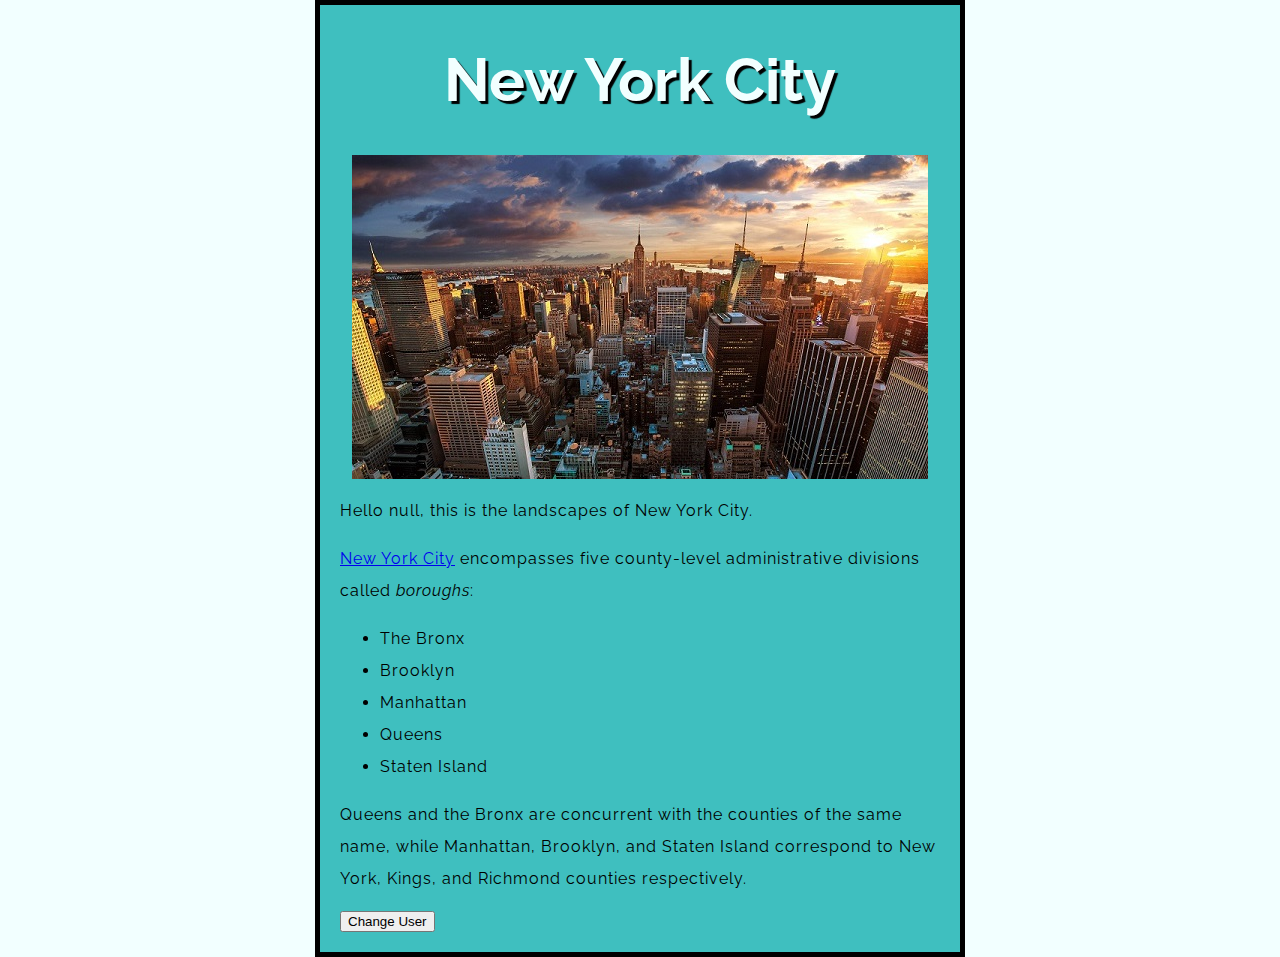
==== index.html @ c9063e4d "Add files via upload" ====
<!DOCTYPE html>
<html>
  <head>
    <meta charset="utf-8">
    <title>Test Page</title>
    <link rel="stylesheet" href="styles/style.css">
    <link href="https://fonts.googleapis.com/css?family=Raleway" rel="stylesheet">
  </head>
  <body>
    <h1>New York City</h1>
    <img src="images/new-york-city-landscapes.jpg" alt="New York City Landscapes">
    <p id="welcome-message">This is the landscapes of New York City</p>
    <p><a href="https://www.google.com/maps/place/New+York,+NY,+USA/">New York City</a> encompasses five county-level administrative divisions called <em>boroughs</em>:</p>
    <ul>
      <li>The Bronx</li>
      <li>Brooklyn</li>
      <li>Manhattan</li>
      <li>Queens</li>
      <li>Staten Island</li>
    </ul>
    <p>Queens and the Bronx are concurrent with the counties of the same name, while Manhattan, Brooklyn, and Staten Island correspond to New York, Kings, and Richmond counties respectively.</p>

    <button>Change User</button>

    <script src="scripts/main.js"></script>
  </body>
</html>
---- styles/style.css ----
html {
  font-size: 10px;
  font-family: 'Raleway', sans-serif;
  background-color: #F2FFFF;
}

body {
  width: 600px;
  margin: 0 auto;
  background-color: #3FBFBF;
  padding: 0 20px 20px 20px;
  border: 5px solid black;
}

h1 {
  color: #F2FFFF;
  font-size: 60px;
  text-align: center;
  text-shadow: 3px 3px 1px black;
}

p, li {
  font-size: 16px;
  line-height: 2;
  letter-spacing: 1px;
}

img {
  display: block;
  margin: 0 auto;
}
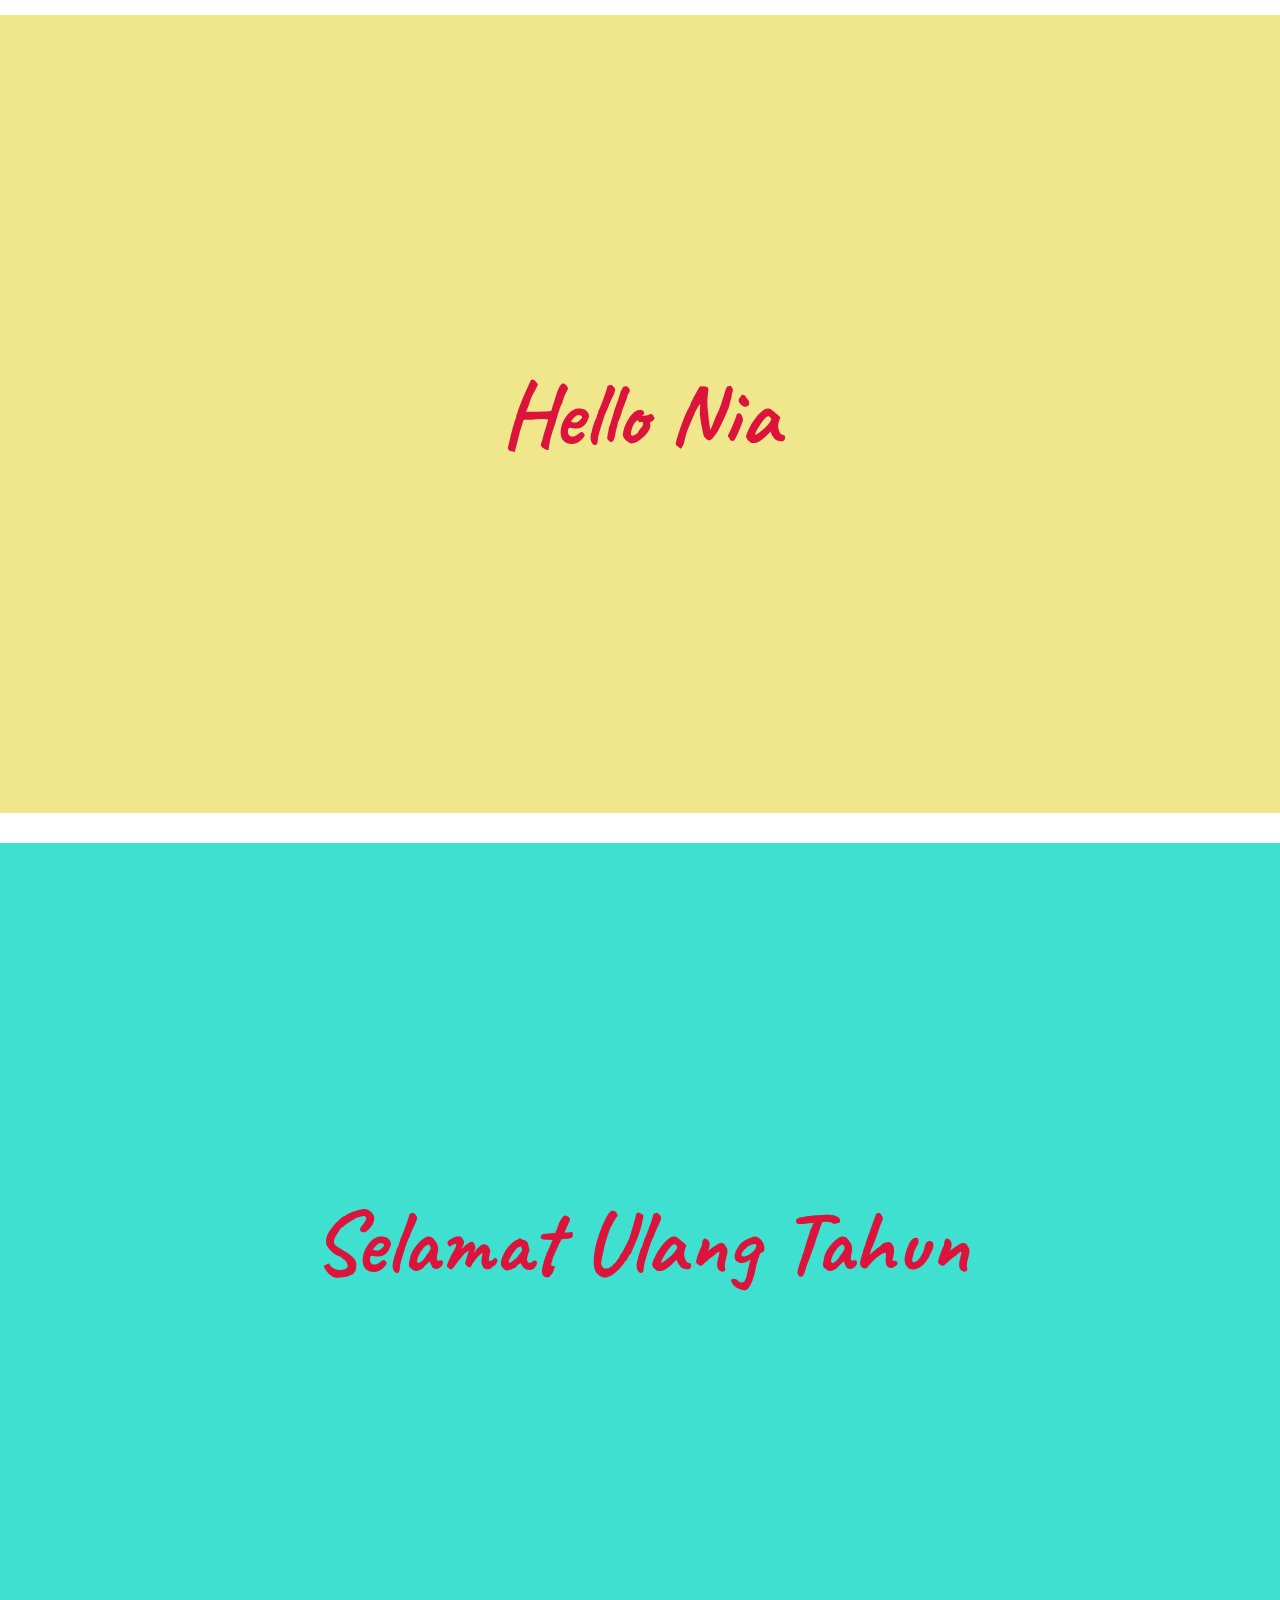
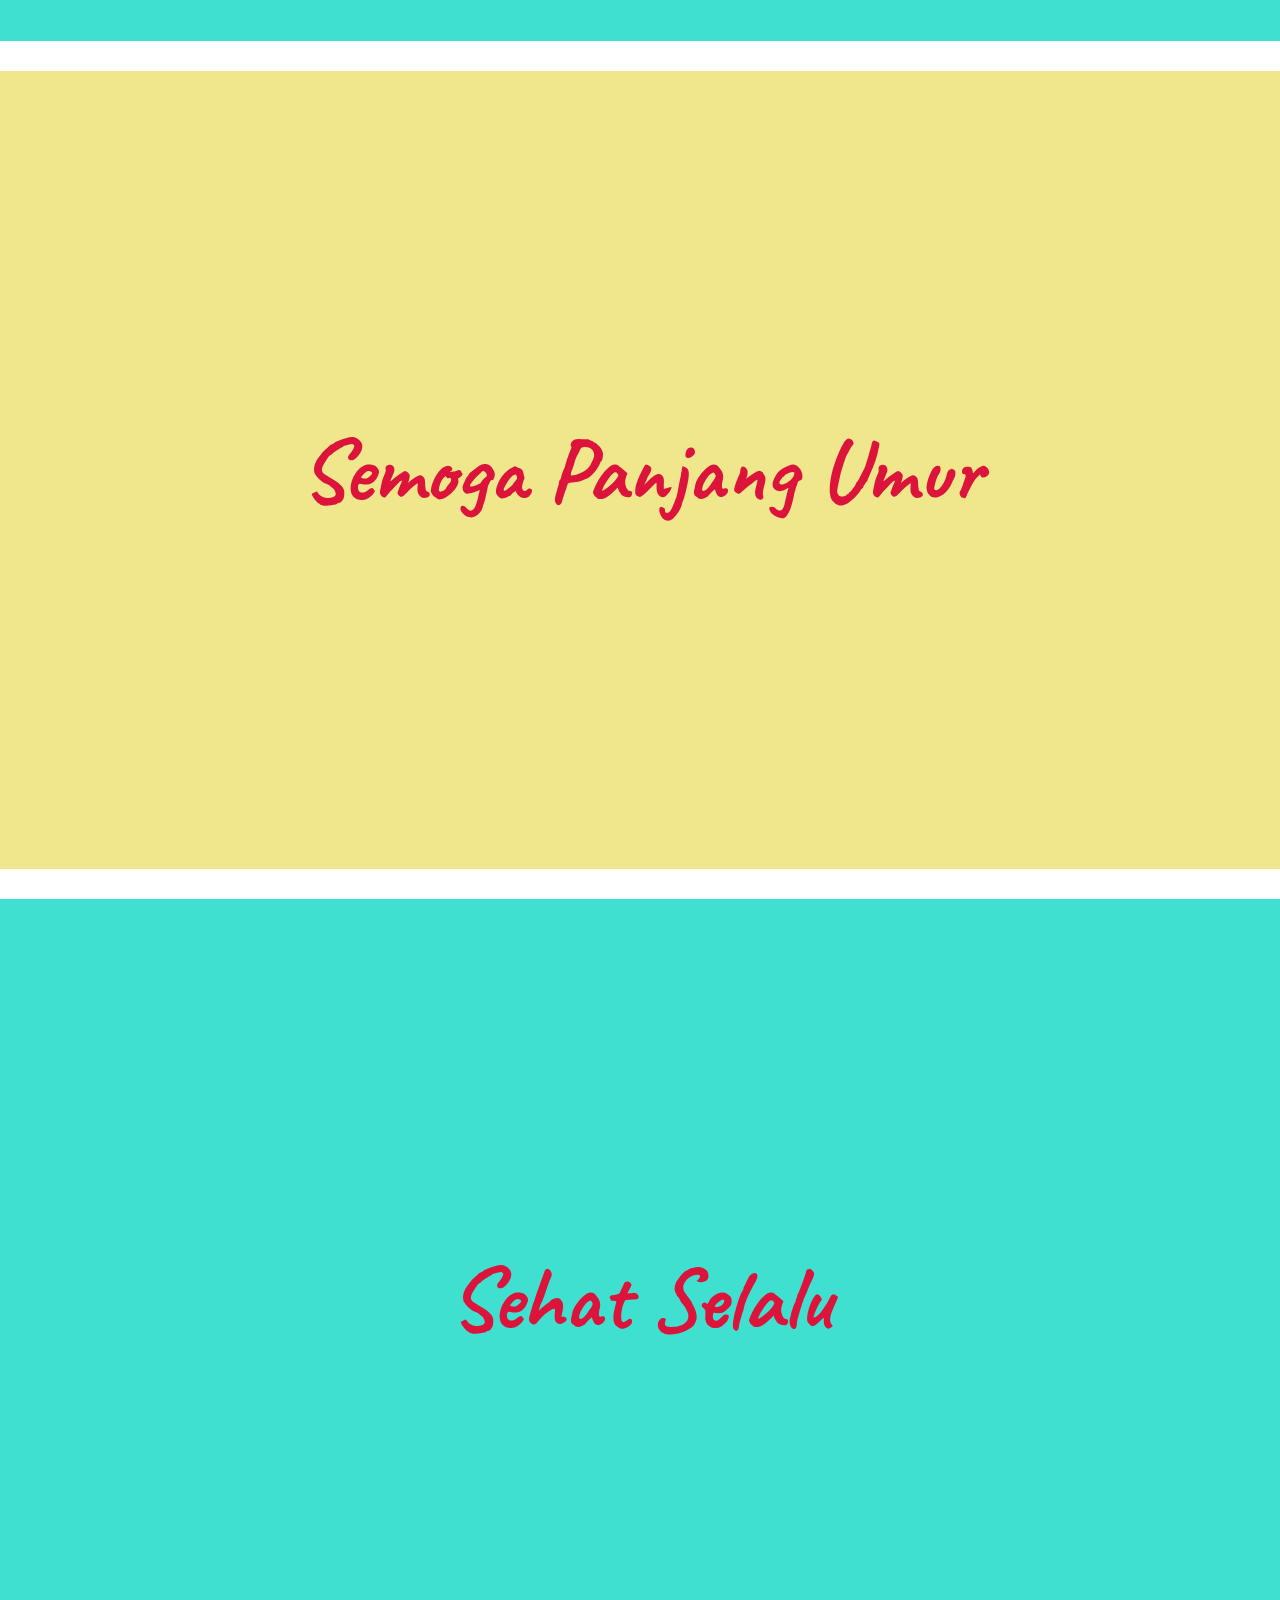
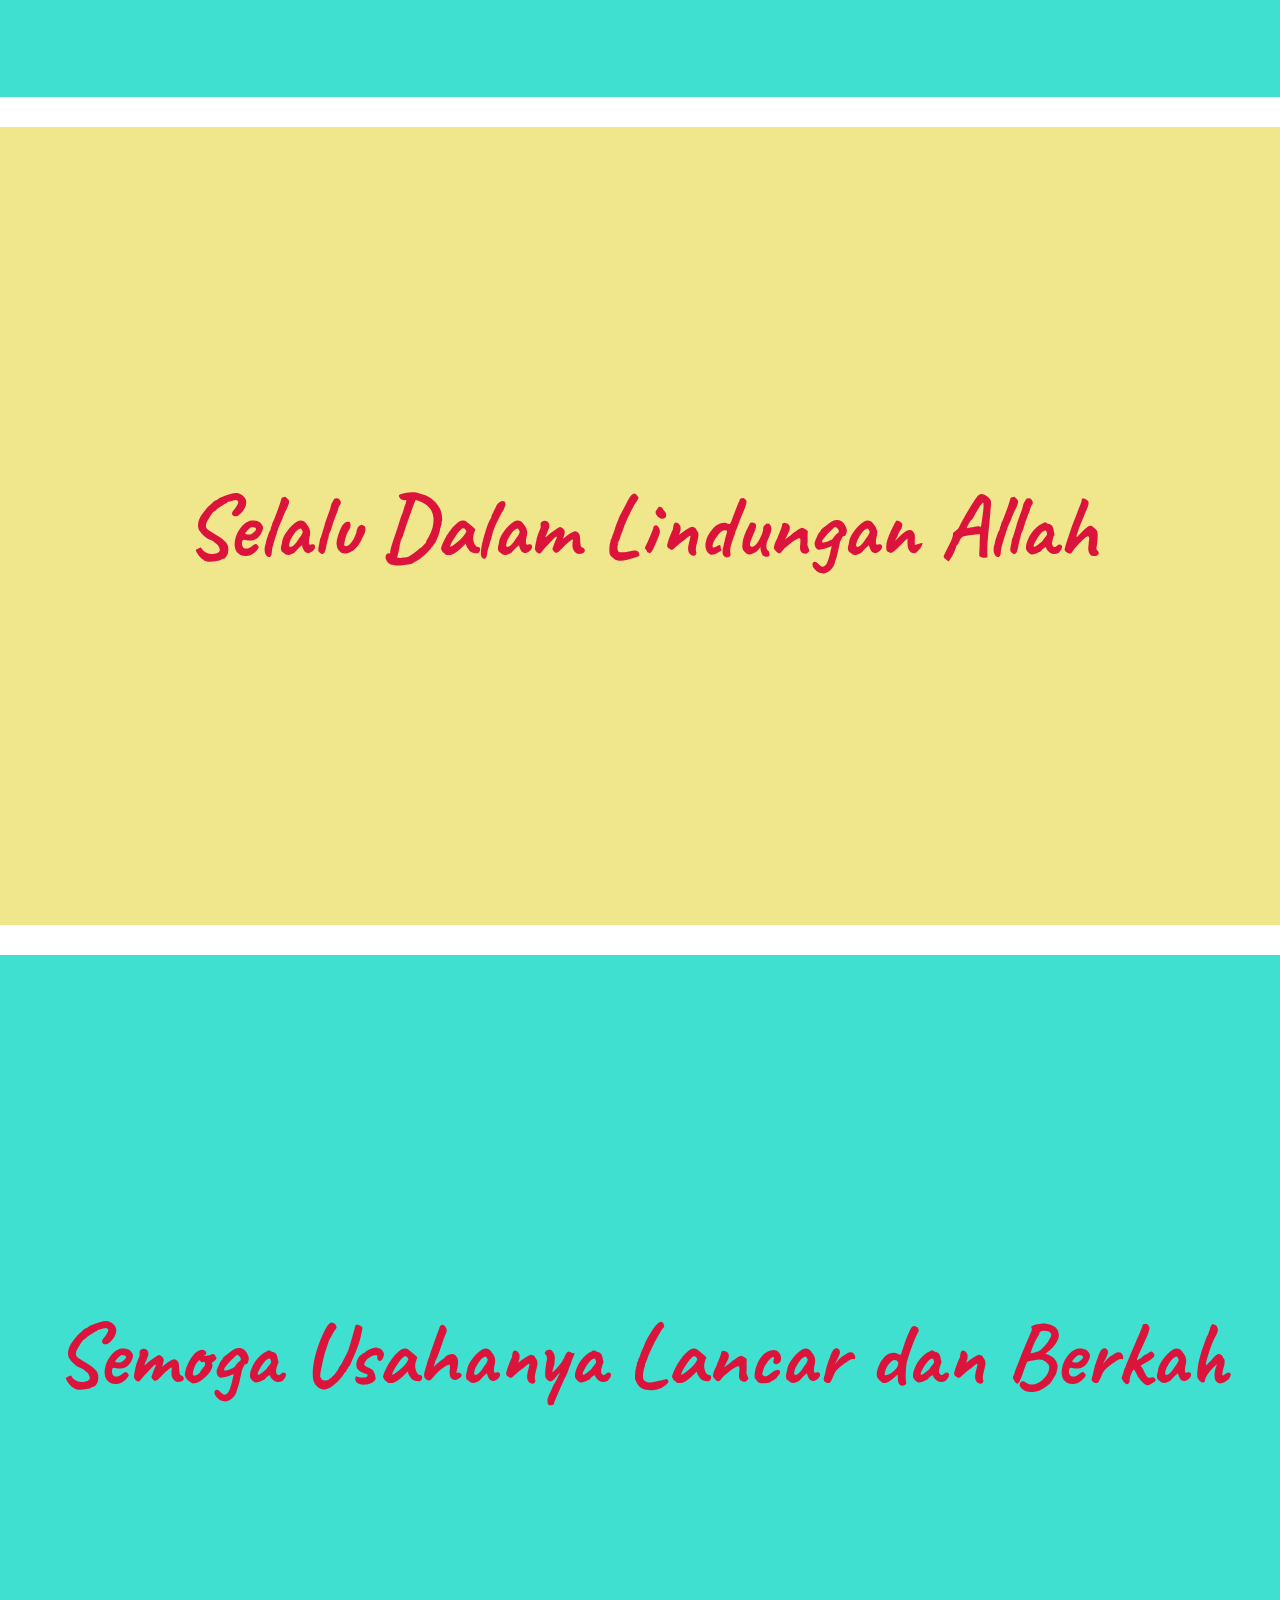
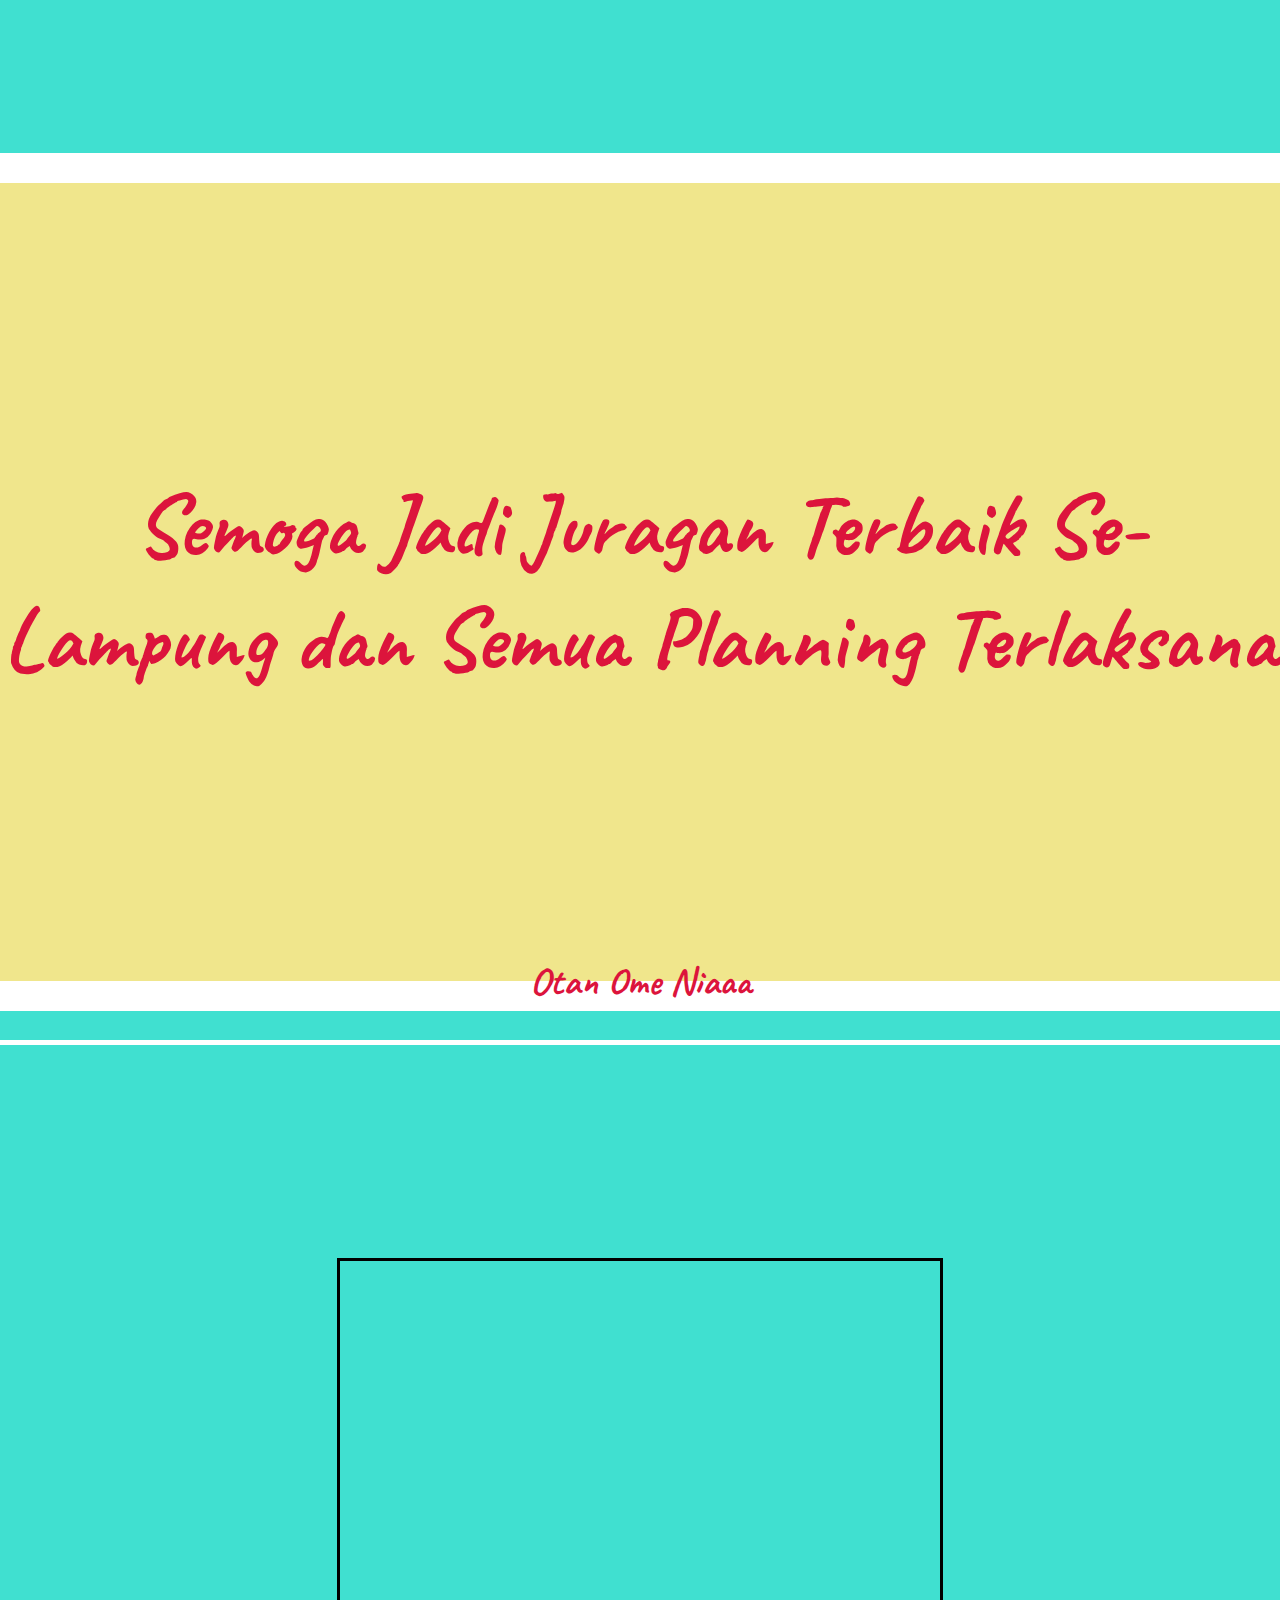
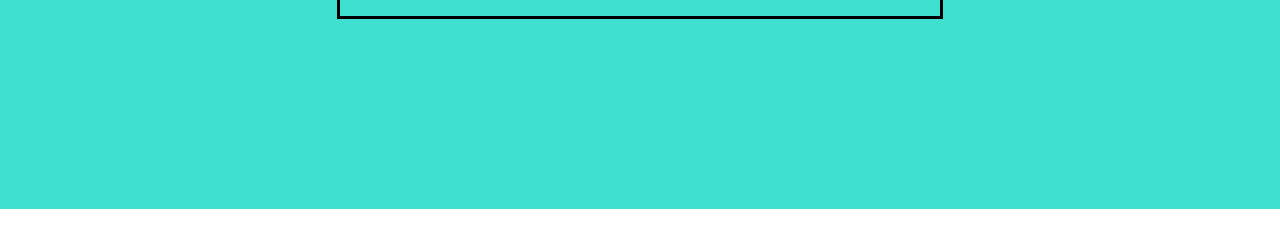
==== commit 426f05ea: "Create index.html" ====
--- a/index.html
+++ b/index.html
@@ -1,27 +1,133 @@
-<!DOCTYPE html>
-<html>
-  <head>
-    <meta charset="utf-8">
-    <title>Test Page</title>
-    <link rel="stylesheet" href="styles/style.css">
-    <link href="https://fonts.googleapis.com/css?family=Raleway" rel="stylesheet">
-  </head>
-  <body>
-    <h1>New York City</h1>
-    <img src="images/new-york-city-landscapes.jpg" alt="New York City Landscapes">
-    <p id="welcome-message">This is the landscapes of New York City</p>
-    <p><a href="https://www.google.com/maps/place/New+York,+NY,+USA/">New York City</a> encompasses five county-level administrative divisions called <em>boroughs</em>:</p>
-    <ul>
-      <li>The Bronx</li>
-      <li>Brooklyn</li>
-      <li>Manhattan</li>
-      <li>Queens</li>
-      <li>Staten Island</li>
-    </ul>
-    <p>Queens and the Bronx are concurrent with the counties of the same name, while Manhattan, Brooklyn, and Staten Island correspond to New York, Kings, and Richmond counties respectively.</p>
-
-    <button>Change User</button>
-
-    <script src="scripts/main.js"></script>
-  </body>
-</html>
+<!DOCTYPE html>
+<html>
+  <head>
+<link rel="preconnect" href="https://fonts.gstatic.com">
+<link href="https://fonts.googleapis.com/css2?family=Caveat:wght@500&display=swap" rel="stylesheet">
+	<title></title>
+	<style>
+		*{
+			margin: 0;
+			padding:0;}
+			body {
+				background-color: white;
+			font-family: 'Caveat', cursive;}
+
+.content{
+	display: flex;
+	width: 100%;
+	height: 30vw;
+    color: #fff;
+    flex-direction: column;
+
+}
+ .row{
+	padding: 30vw 0; 
+	width: 100%;
+	height: 30px;
+	display: flex;
+	justify-content: center;
+	align-items: center;
+	margin : 10px 0;
+	border-top: 5px solid white;
+	border-bottom: 5px solid white;
+	flex-direction: column;
+}
+.video{
+	padding: 30vw 0; 
+	width: 100%;
+	height: 20px;
+	display: flex;
+	justify-content: center;
+	align-items: center;
+	margin : 10px 0;
+	border-top: 5px solid white;
+	border-bottom: 5px solid white;
+}
+.row img {
+	width: 50%;
+}
+h4{
+	font-size: 7vw;
+	margin: 4px auto;
+	text-align: center;
+	color: #DC143C;
+
+}
+h2{
+font-size: 3vw;
+	margin: 4px auto;
+	text-align: center;
+	color: #DC143C;
+}
+.audio{
+	display: block;
+}
+
+#k1{
+	background-color: #F0E68C;
+}
+#k2{
+	background-color: #40E0D0;
+}
+#k3{
+	background-color: #CD0A0A;
+}
+#k4{
+	background-color: #42CFC4;
+}
+
+
+
+iframe{
+	width: 560px;
+	height:315px;
+	padding: 20px;
+	border :3px solid black;
+}
+
+</style>
+	
+  </head>
+  <body>
+</div>
+
+  <div class="content"
+		
+	</div>
+    <div class="row" id="k1">
+	  <h4 > Hello Nia </h4>
+	</div>
+    <div class="row" id="k2">
+	  <h4 > Selamat Ulang Tahun </h4>
+	</div>
+    <div class="row" id="k1">
+	  <h4> Semoga Panjang Umur </h4>
+	</div>
+	<div class="row" id="k2">
+	  <h4> Sehat Selalu </h4>
+	</div>
+    <div class="row" id="k1">
+	  <h4> Selalu Dalam Lindungan Allah </h4>
+	</div>
+    <div class="row" id="k2">
+	  <h4> Semoga Usahanya Lancar dan Berkah </h4>
+	</div>
+    <div class="row" id="k1">
+	  <h4> Semoga Jadi Juragan Terbaik Se-Lampung dan Semua Planning Terlaksana </h4>
+	</div>
+	<div class="row" id="k2">
+	
+	<div>
+		<h2>Otan Ome Niaaa</h2> <br></div>
+		<div class="video">
+    	<iframe width="560" height="315" src="https://www.youtube.com/embed/jI08RnpfU1E" title="YouTube video player" frameborder="0" gesture="media" allow="accelerometer; autoplay; clipboard-write; encrypted-media; gyroscope; picture-in-picture" allowfullscreen></iframe>
+    	</div>
+    	<div><br>	</div>
+   	<div>
+
+
+</div>
+</div>
+  </body>
+  
+</html>
